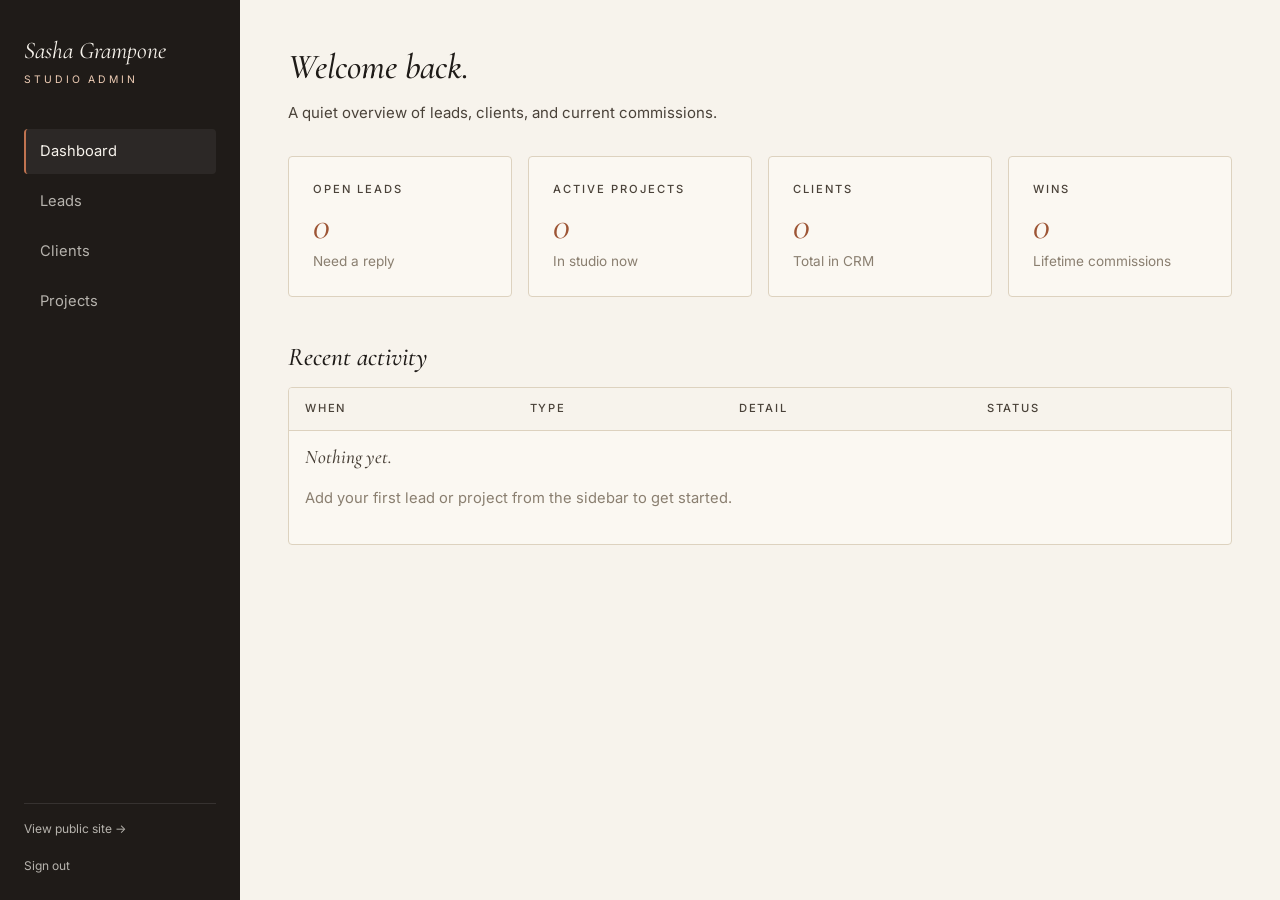
==== admin/index.html @ 988cf0a8 "Add password-gated admin + lightweight CRM - middleware.js: Vercel Edge Middleware gates /admin/* an" ====
<!doctype html>
<html lang="en">
<head>
  <meta charset="utf-8" />
  <meta name="viewport" content="width=device-width, initial-scale=1" />
  <title>Admin — Sasha Grampone</title>
  <meta name="robots" content="noindex, nofollow" />
  <link rel="icon" type="image/svg+xml" href="/images/favicon.svg" />
  <link href="https://fonts.googleapis.com/css2?family=Cormorant+Garamond:ital,wght@0,400;0,500;1,400;1,500&family=Inter:wght@400;500;600&display=swap" rel="stylesheet">
  <link rel="stylesheet" href="/admin/admin.css" />
</head>
<body>
  <div class="admin-shell">
    <aside class="admin-sidebar">
      <span class="admin-brand">Sasha Grampone</span>
      <span class="admin-brand-sub">Studio Admin</span>
      <ul class="admin-nav">
        <li><a href="/admin/" class="active">Dashboard</a></li>
        <li><a href="/admin/leads.html">Leads</a></li>
        <li><a href="/admin/clients.html">Clients</a></li>
        <li><a href="/admin/projects.html">Projects</a></li>
      </ul>
      <div class="admin-back">
        <a href="/" target="_blank">View public site →</a>
        <br><br>
        <a href="#" id="logout-link">Sign out</a>
      </div>
    </aside>

    <main class="admin-main">
      <div class="admin-header">
        <div>
          <h1>Welcome back.</h1>
          <p>A quiet overview of leads, clients, and current commissions.</p>
        </div>
      </div>

      <div class="stat-grid" id="stats">
        <!-- filled by JS -->
      </div>

      <h2 style="margin-top: 2rem; font-style: italic;">Recent activity</h2>
      <div class="table-wrap">
        <table class="tbl" id="recent-tbl">
          <thead>
            <tr>
              <th>When</th>
              <th>Type</th>
              <th>Detail</th>
              <th>Status</th>
            </tr>
          </thead>
          <tbody><tr><td colspan="4" class="empty-state"><p>Loading…</p></td></tr></tbody>
        </table>
      </div>
    </main>
  </div>

  <script src="/admin/admin.js"></script>
  <script>
    document.getElementById("logout-link").addEventListener("click", (e) => {
      e.preventDefault();
      ADMIN.logout();
    });

    (async function () {
      const [leads, clients, projects] = await Promise.all([
        ADMIN.load("leads.json"),
        ADMIN.load("clients.json"),
        ADMIN.load("projects.json"),
      ]);

      const newLeads = leads.items.filter((l) => l.status === "new").length;
      const activeProjects = projects.items.filter((p) => p.status && p.status !== "done").length;
      const won = leads.items.filter((l) => l.status === "won").length;

      document.getElementById("stats").innerHTML = `
        <div class="stat-card">
          <div class="label">Open Leads</div>
          <div class="num">${newLeads}</div>
          <div class="sub">Need a reply</div>
        </div>
        <div class="stat-card">
          <div class="label">Active Projects</div>
          <div class="num">${activeProjects}</div>
          <div class="sub">In studio now</div>
        </div>
        <div class="stat-card">
          <div class="label">Clients</div>
          <div class="num">${clients.items.length}</div>
          <div class="sub">Total in CRM</div>
        </div>
        <div class="stat-card">
          <div class="label">Wins</div>
          <div class="num">${won}</div>
          <div class="sub">Lifetime commissions</div>
        </div>
      `;

      // Recent: combine recent leads & projects, sort by createdAt desc
      const events = [];
      leads.items.forEach((l) => events.push({
        when: l.createdAt,
        type: "Lead",
        detail: `${l.name || "Unnamed"} · ${l.subject || "—"}`,
        status: l.status,
        link: "/admin/leads.html",
      }));
      projects.items.forEach((p) => events.push({
        when: p.updatedAt || p.createdAt,
        type: "Project",
        detail: `${p.title || "Untitled"} · ${p.size || "—"}`,
        status: p.status,
        link: "/admin/projects.html",
      }));
      events.sort((a, b) => new Date(b.when || 0) - new Date(a.when || 0));
      const tbody = document.querySelector("#recent-tbl tbody");
      if (events.length === 0) {
        tbody.innerHTML = `<tr><td colspan="4" class="empty-state">
          <h3>Nothing yet.</h3>
          <p>Add your first lead or project from the sidebar to get started.</p>
        </td></tr>`;
      } else {
        tbody.innerHTML = events.slice(0, 10).map((e) => `
          <tr>
            <td><a href="${e.link}">${ADMIN.fmtRelative(e.when)}</a></td>
            <td>${e.type}</td>
            <td>${ADMIN.esc(e.detail)}</td>
            <td>${e.status ? `<span class="pill ${e.status}">${e.status}</span>` : "—"}</td>
          </tr>
        `).join("");
      }
    })();
  </script>
</body>
</html>
---- admin/admin.css ----
/* Admin UI — minimal, functional, same palette as the public site */

:root {
  --bg: #f7f3ec;
  --paper: #fbf8f2;
  --ink: #1f1b18;
  --ink-soft: #4a4239;
  --muted: #8a7f70;
  --line: #ddd2bf;
  --sage: #6b8568;
  --sage-deep: #4f6a4f;
  --sage-soft: #d3ddcd;
  --terracotta: #c07350;
  --terracotta-deep: #9d5535;
  --terracotta-soft: #efcdb5;
  --shadow: 0 18px 40px -20px rgba(60, 45, 30, 0.18);
  --serif: "Cormorant Garamond", Georgia, serif;
  --sans: "Inter", -apple-system, system-ui, sans-serif;
}

*, *::before, *::after { box-sizing: border-box; }
html { scroll-behavior: smooth; }
body {
  margin: 0;
  font-family: var(--sans);
  font-size: 15px;
  line-height: 1.55;
  color: var(--ink);
  background: var(--bg);
}
h1, h2, h3 { font-family: var(--serif); font-weight: 500; margin: 0 0 0.4em; }
h1 { font-size: 2.2rem; }
h2 { font-size: 1.6rem; }
h3 { font-size: 1.2rem; }
a { color: var(--terracotta-deep); text-decoration: none; }
a:hover { text-decoration: underline; }
button { font-family: inherit; cursor: pointer; }
img { max-width: 100%; display: block; }

.admin-shell {
  display: grid;
  grid-template-columns: 240px 1fr;
  min-height: 100vh;
}
.admin-sidebar {
  background: var(--ink);
  color: var(--bg);
  padding: 2rem 1.5rem;
  position: sticky;
  top: 0;
  height: 100vh;
}
.admin-brand {
  font-family: var(--serif);
  font-style: italic;
  font-size: 1.5rem;
  color: var(--bg);
  display: block;
  margin-bottom: 0.2rem;
}
.admin-brand-sub {
  font-size: 0.65rem;
  letter-spacing: 0.28em;
  text-transform: uppercase;
  color: var(--terracotta-soft);
  margin-bottom: 2.5rem;
  display: block;
}
.admin-nav { list-style: none; padding: 0; margin: 0; }
.admin-nav li { margin-bottom: 0.3rem; }
.admin-nav a {
  display: block;
  padding: 0.7rem 0.9rem;
  color: rgba(247, 243, 236, 0.7);
  font-size: 0.92rem;
  border-radius: 4px;
  border-left: 2px solid transparent;
}
.admin-nav a:hover { color: var(--bg); background: rgba(255,255,255,0.04); text-decoration: none; }
.admin-nav a.active {
  color: var(--bg);
  background: rgba(255,255,255,0.06);
  border-left-color: var(--terracotta);
}
.admin-back {
  position: absolute;
  bottom: 1.5rem;
  left: 1.5rem;
  right: 1.5rem;
  font-size: 0.75rem;
  color: rgba(247, 243, 236, 0.5);
  border-top: 1px solid rgba(255,255,255,0.1);
  padding-top: 1rem;
}
.admin-back a { color: rgba(247, 243, 236, 0.7); }
.admin-back a:hover { color: var(--bg); }

.admin-main {
  padding: 2.5rem clamp(1.5rem, 4vw, 3rem);
  max-width: 1280px;
  width: 100%;
}
.admin-header {
  display: flex;
  align-items: end;
  justify-content: space-between;
  margin-bottom: 2rem;
  gap: 1rem;
  flex-wrap: wrap;
}
.admin-header h1 { font-style: italic; margin: 0; }
.admin-header p { color: var(--ink-soft); margin: 0.4rem 0 0; }

/* Stat cards */
.stat-grid {
  display: grid;
  grid-template-columns: repeat(auto-fit, minmax(200px, 1fr));
  gap: 1rem;
  margin-bottom: 2.5rem;
}
.stat-card {
  background: var(--paper);
  border: 1px solid var(--line);
  border-radius: 4px;
  padding: 1.5rem;
}
.stat-card .label {
  font-size: 0.7rem;
  letter-spacing: 0.18em;
  text-transform: uppercase;
  color: var(--ink-soft);
  font-weight: 500;
  margin-bottom: 0.5rem;
}
.stat-card .num {
  font-family: var(--serif);
  font-style: italic;
  font-size: 2.4rem;
  line-height: 1;
  color: var(--terracotta-deep);
}
.stat-card .sub { font-size: 0.85rem; color: var(--muted); margin-top: 0.4rem; }

/* Buttons */
.btn {
  display: inline-flex;
  align-items: center;
  gap: 0.4rem;
  padding: 0.6rem 1.1rem;
  font-size: 0.85rem;
  letter-spacing: 0.06em;
  font-weight: 500;
  border-radius: 3px;
  border: 1px solid transparent;
  cursor: pointer;
  transition: all 0.2s ease;
}
.btn-primary { background: var(--ink); color: var(--bg); border-color: var(--ink); }
.btn-primary:hover { background: var(--terracotta-deep); border-color: var(--terracotta-deep); }
.btn-secondary { background: transparent; color: var(--ink); border-color: var(--line); }
.btn-secondary:hover { border-color: var(--ink); }
.btn-danger { background: transparent; color: var(--terracotta-deep); border-color: transparent; padding: 0.4rem 0.6rem; }
.btn-danger:hover { background: rgba(192, 115, 80, 0.12); }
.btn-sm { padding: 0.35rem 0.7rem; font-size: 0.78rem; }

/* Tables */
.table-wrap {
  background: var(--paper);
  border: 1px solid var(--line);
  border-radius: 4px;
  overflow: hidden;
}
table.tbl { width: 100%; border-collapse: collapse; }
table.tbl th,
table.tbl td {
  padding: 0.75rem 1rem;
  text-align: left;
  border-bottom: 1px solid var(--line);
  font-size: 0.92rem;
  vertical-align: middle;
}
table.tbl th {
  background: var(--bg);
  font-size: 0.7rem;
  letter-spacing: 0.16em;
  text-transform: uppercase;
  font-weight: 500;
  color: var(--ink-soft);
}
table.tbl tr:last-child td { border-bottom: none; }
table.tbl tr:hover td { background: var(--bg); }
table.tbl td.actions { text-align: right; white-space: nowrap; }

.empty-state {
  padding: 3rem 1.5rem;
  text-align: center;
  color: var(--muted);
}
.empty-state h3 { font-style: italic; color: var(--ink-soft); }
.empty-state p { margin-bottom: 1.4rem; }

/* Forms / drawer */
.drawer-overlay {
  position: fixed; inset: 0;
  background: rgba(15, 12, 10, 0.45);
  z-index: 90;
  opacity: 0;
  pointer-events: none;
  transition: opacity 0.3s ease;
}
.drawer-overlay.open { opacity: 1; pointer-events: auto; }
.drawer {
  position: fixed;
  top: 0; right: 0; bottom: 0;
  width: min(560px, 100%);
  background: var(--paper);
  z-index: 91;
  transform: translateX(100%);
  transition: transform 0.4s cubic-bezier(.5,.1,.25,1);
  display: flex;
  flex-direction: column;
  box-shadow: -10px 0 40px -10px rgba(0,0,0,0.2);
}
.drawer.open { transform: translateX(0); }
.drawer-head {
  padding: 1.5rem 1.8rem 1rem;
  border-bottom: 1px solid var(--line);
  display: flex;
  align-items: center;
  justify-content: space-between;
}
.drawer-head h2 { margin: 0; font-style: italic; font-size: 1.5rem; }
.drawer-close {
  background: transparent;
  border: none;
  font-size: 1.6rem;
  color: var(--ink-soft);
  line-height: 1;
  padding: 0;
  width: 32px; height: 32px;
}
.drawer-body { padding: 1.5rem 1.8rem; overflow-y: auto; flex-grow: 1; }
.drawer-foot {
  padding: 1rem 1.8rem;
  border-top: 1px solid var(--line);
  display: flex;
  justify-content: space-between;
  align-items: center;
  gap: 0.8rem;
  background: var(--bg);
}

.field { margin-bottom: 1.1rem; }
.field label {
  display: block;
  font-size: 0.7rem;
  letter-spacing: 0.18em;
  text-transform: uppercase;
  color: var(--ink-soft);
  font-weight: 500;
  margin-bottom: 0.4rem;
}
.field input, .field select, .field textarea {
  width: 100%;
  font-family: inherit;
  font-size: 0.95rem;
  padding: 0.6rem 0.8rem;
  background: var(--bg);
  border: 1px solid var(--line);
  border-radius: 3px;
  color: var(--ink);
}
.field input:focus, .field select:focus, .field textarea:focus {
  outline: none;
  border-color: var(--ink);
  background: var(--paper);
}
.field textarea { min-height: 100px; resize: vertical; }
.field-row {
  display: grid;
  grid-template-columns: 1fr 1fr;
  gap: 1rem;
}
@media (max-width: 540px) { .field-row { grid-template-columns: 1fr; } }

/* Status pills */
.pill {
  display: inline-block;
  padding: 0.18rem 0.65rem;
  font-size: 0.7rem;
  letter-spacing: 0.1em;
  text-transform: uppercase;
  font-weight: 500;
  border-radius: 100px;
  border: 1px solid var(--line);
  color: var(--ink-soft);
  background: var(--bg);
  white-space: nowrap;
}
.pill.new        { background: var(--terracotta-soft); color: var(--terracotta-deep); border-color: var(--terracotta); }
.pill.contacted  { background: #e8e0d2; color: var(--ink-soft); border-color: var(--line); }
.pill.quoted     { background: #fef3e3; color: #8a6a35; border-color: #d9b984; }
.pill.won        { background: var(--sage-soft); color: var(--sage-deep); border-color: var(--sage); }
.pill.lost       { background: #efe1dd; color: #8a4f3f; border-color: #c89e92; }
.pill.sketch     { background: #e8e0d2; color: var(--ink-soft); }
.pill.underpainting { background: var(--terracotta-soft); color: var(--terracotta-deep); }
.pill.detail     { background: #fef3e3; color: #8a6a35; }
.pill.shipped    { background: var(--sage-soft); color: var(--sage-deep); }
.pill.done       { background: var(--ink); color: var(--bg); }

/* Toast */
.toast {
  position: fixed;
  bottom: 1.5rem;
  right: 1.5rem;
  padding: 0.9rem 1.3rem;
  background: var(--ink);
  color: var(--bg);
  border-radius: 4px;
  font-size: 0.92rem;
  z-index: 200;
  transform: translateY(120%);
  transition: transform 0.4s cubic-bezier(.5,.1,.25,1);
  box-shadow: 0 10px 40px rgba(0,0,0,0.25);
  max-width: 380px;
}
.toast.show { transform: translateY(0); }
.toast.success { background: var(--sage-deep); }
.toast.error   { background: var(--terracotta-deep); }

/* Filter toolbar */
.toolbar {
  display: flex;
  gap: 0.6rem;
  align-items: center;
  margin-bottom: 1rem;
  flex-wrap: wrap;
}
.toolbar input.search {
  flex-grow: 1;
  min-width: 200px;
  padding: 0.55rem 0.8rem;
  background: var(--paper);
  border: 1px solid var(--line);
  border-radius: 3px;
  font-size: 0.9rem;
}
.toolbar select {
  padding: 0.55rem 0.8rem;
  background: var(--paper);
  border: 1px solid var(--line);
  border-radius: 3px;
  font-size: 0.9rem;
}

/* Mobile */
@media (max-width: 880px) {
  .admin-shell { grid-template-columns: 1fr; }
  .admin-sidebar {
    position: relative;
    height: auto;
    padding: 1rem 1.2rem;
  }
  .admin-back {
    position: relative;
    bottom: auto; left: auto; right: auto;
    border-top: none;
    margin-top: 0.5rem;
  }
  .admin-nav {
    display: flex;
    flex-wrap: wrap;
    gap: 0.4rem;
  }
  .admin-nav li { margin: 0; }
  .admin-nav a { padding: 0.4rem 0.7rem; font-size: 0.8rem; }
  table.tbl th:nth-child(n+4),
  table.tbl td:nth-child(n+4) { display: none; }
}
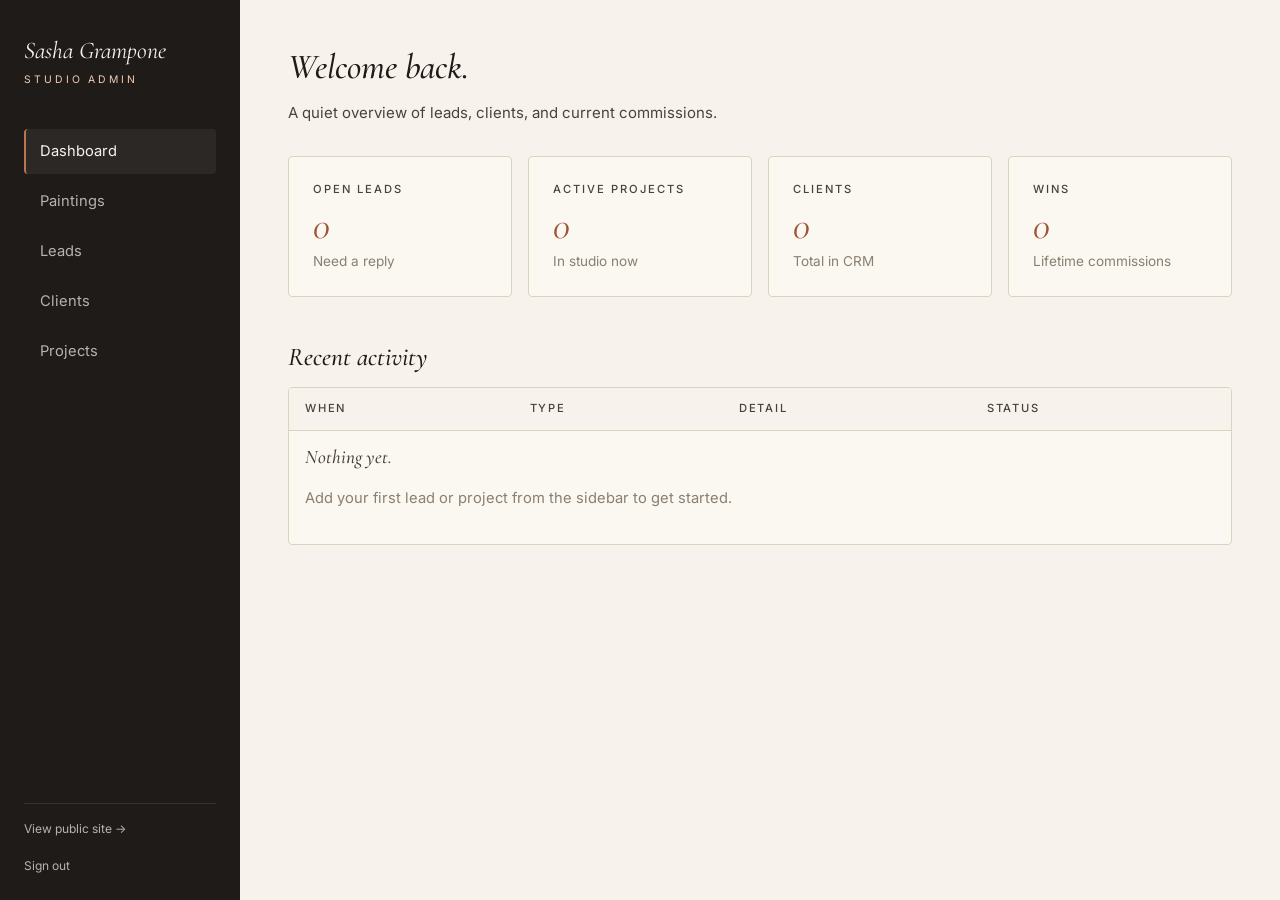
==== commit 8f17325f: "Add paintings/gallery editor + image upload Admin can now manage the public gallery without touching" ====
--- a/admin/index.html
+++ b/admin/index.html
@@ -16,6 +16,7 @@
       <span class="admin-brand-sub">Studio Admin</span>
       <ul class="admin-nav">
         <li><a href="/admin/" class="active">Dashboard</a></li>
+        <li><a href="/admin/paintings.html">Paintings</a></li>
         <li><a href="/admin/leads.html">Leads</a></li>
         <li><a href="/admin/clients.html">Clients</a></li>
         <li><a href="/admin/projects.html">Projects</a></li>
--- a/admin/admin.css
+++ b/admin/admin.css
@@ -351,6 +351,147 @@
   border: 1px solid var(--line);
   border-radius: 3px;
   font-size: 0.9rem;
+}
+
+/* Painting cards (gallery view) */
+.paint-grid {
+  display: grid;
+  grid-template-columns: repeat(auto-fill, minmax(220px, 1fr));
+  gap: 1rem;
+}
+.paint-card {
+  background: var(--paper);
+  border: 1px solid var(--line);
+  border-radius: 4px;
+  overflow: hidden;
+  cursor: pointer;
+  transition: transform 0.2s ease, box-shadow 0.2s ease;
+  display: flex;
+  flex-direction: column;
+}
+.paint-card:hover { transform: translateY(-3px); box-shadow: var(--shadow); }
+.paint-card .thumb {
+  aspect-ratio: 4/5;
+  background: var(--bg);
+  overflow: hidden;
+  position: relative;
+}
+.paint-card .thumb img {
+  width: 100%; height: 100%;
+  object-fit: cover;
+  transition: transform 0.6s ease;
+}
+.paint-card:hover .thumb img { transform: scale(1.04); }
+.paint-card .info { padding: 0.85rem 1rem; font-size: 0.85rem; }
+.paint-card .info strong {
+  display: block;
+  font-family: var(--serif);
+  font-style: italic;
+  font-size: 1.1rem;
+  font-weight: 500;
+  color: var(--ink);
+  margin-bottom: 0.2rem;
+}
+.paint-card .info .meta { color: var(--muted); font-size: 0.78rem; }
+.paint-card .badges {
+  position: absolute; top: 0.5rem; left: 0.5rem;
+  display: flex; gap: 0.3rem; flex-wrap: wrap;
+}
+.paint-card .badge {
+  padding: 0.18rem 0.55rem;
+  font-size: 0.62rem;
+  letter-spacing: 0.08em;
+  text-transform: uppercase;
+  font-weight: 500;
+  border-radius: 100px;
+  background: var(--paper);
+  color: var(--ink-soft);
+  border: 1px solid var(--line);
+}
+.paint-card .badge.featured {
+  background: var(--terracotta);
+  color: var(--paper);
+  border-color: var(--terracotta);
+}
+
+/* Image dropzone */
+.dropzone {
+  border: 2px dashed var(--line);
+  border-radius: 4px;
+  padding: 1.5rem;
+  text-align: center;
+  background: var(--bg);
+  cursor: pointer;
+  transition: border-color 0.2s ease, background 0.2s ease;
+}
+.dropzone:hover, .dropzone.drag {
+  border-color: var(--terracotta);
+  background: var(--paper);
+}
+.dropzone input[type="file"] { display: none; }
+.dropzone .preview {
+  max-width: 100%; max-height: 240px;
+  margin: 0 auto 0.8rem;
+  border-radius: 3px;
+  display: none;
+}
+.dropzone.has-image .preview { display: block; }
+.dropzone .empty-msg { color: var(--muted); font-size: 0.92rem; }
+.dropzone.has-image .empty-msg { display: none; }
+.dropzone .change-msg {
+  color: var(--terracotta-deep);
+  font-size: 0.78rem;
+  letter-spacing: 0.1em;
+  text-transform: uppercase;
+  font-weight: 500;
+  display: none;
+}
+.dropzone.has-image .change-msg { display: block; }
+.dropzone .progress {
+  display: none;
+  height: 3px;
+  background: var(--line);
+  border-radius: 100px;
+  overflow: hidden;
+  margin-top: 0.8rem;
+  position: relative;
+}
+.dropzone.uploading .progress { display: block; }
+.dropzone .progress::before {
+  content: "";
+  position: absolute;
+  top: 0; left: 0;
+  height: 100%;
+  width: 30%;
+  background: var(--terracotta);
+  animation: progress 1.4s ease infinite;
+}
+@keyframes progress {
+  0%   { transform: translateX(-100%); }
+  100% { transform: translateX(400%); }
+}
+
+/* Subject filter pills row */
+.subject-tabs {
+  display: flex;
+  gap: 0.4rem;
+  flex-wrap: wrap;
+  margin-bottom: 1rem;
+}
+.subject-tabs button {
+  background: transparent;
+  border: 1px solid var(--line);
+  color: var(--ink-soft);
+  padding: 0.4rem 0.85rem;
+  font-size: 0.78rem;
+  letter-spacing: 0.06em;
+  border-radius: 100px;
+  cursor: pointer;
+}
+.subject-tabs button.active {
+  background: var(--ink);
+  color: var(--bg);
+  border-color: var(--ink);
 }
 
 /* Mobile */
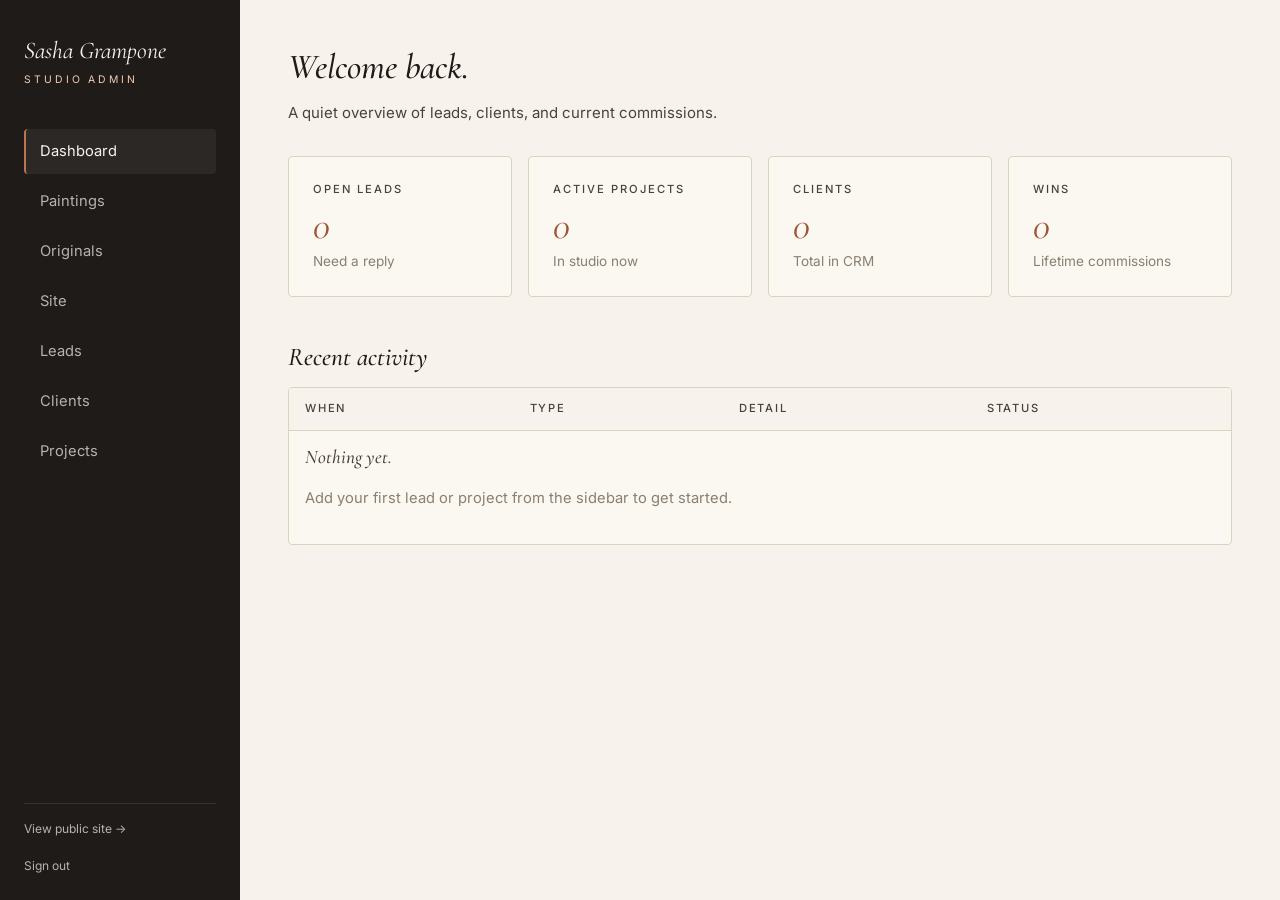
==== commit 545fdcf7: "Add originals editor + site config admin Adds /admin/originals.html and /admin/site.html so the orig" ====
--- a/admin/index.html
+++ b/admin/index.html
@@ -17,6 +17,8 @@
       <ul class="admin-nav">
         <li><a href="/admin/" class="active">Dashboard</a></li>
         <li><a href="/admin/paintings.html">Paintings</a></li>
+        <li><a href="/admin/originals.html">Originals</a></li>
+        <li><a href="/admin/site.html">Site</a></li>
         <li><a href="/admin/leads.html">Leads</a></li>
         <li><a href="/admin/clients.html">Clients</a></li>
         <li><a href="/admin/projects.html">Projects</a></li>
